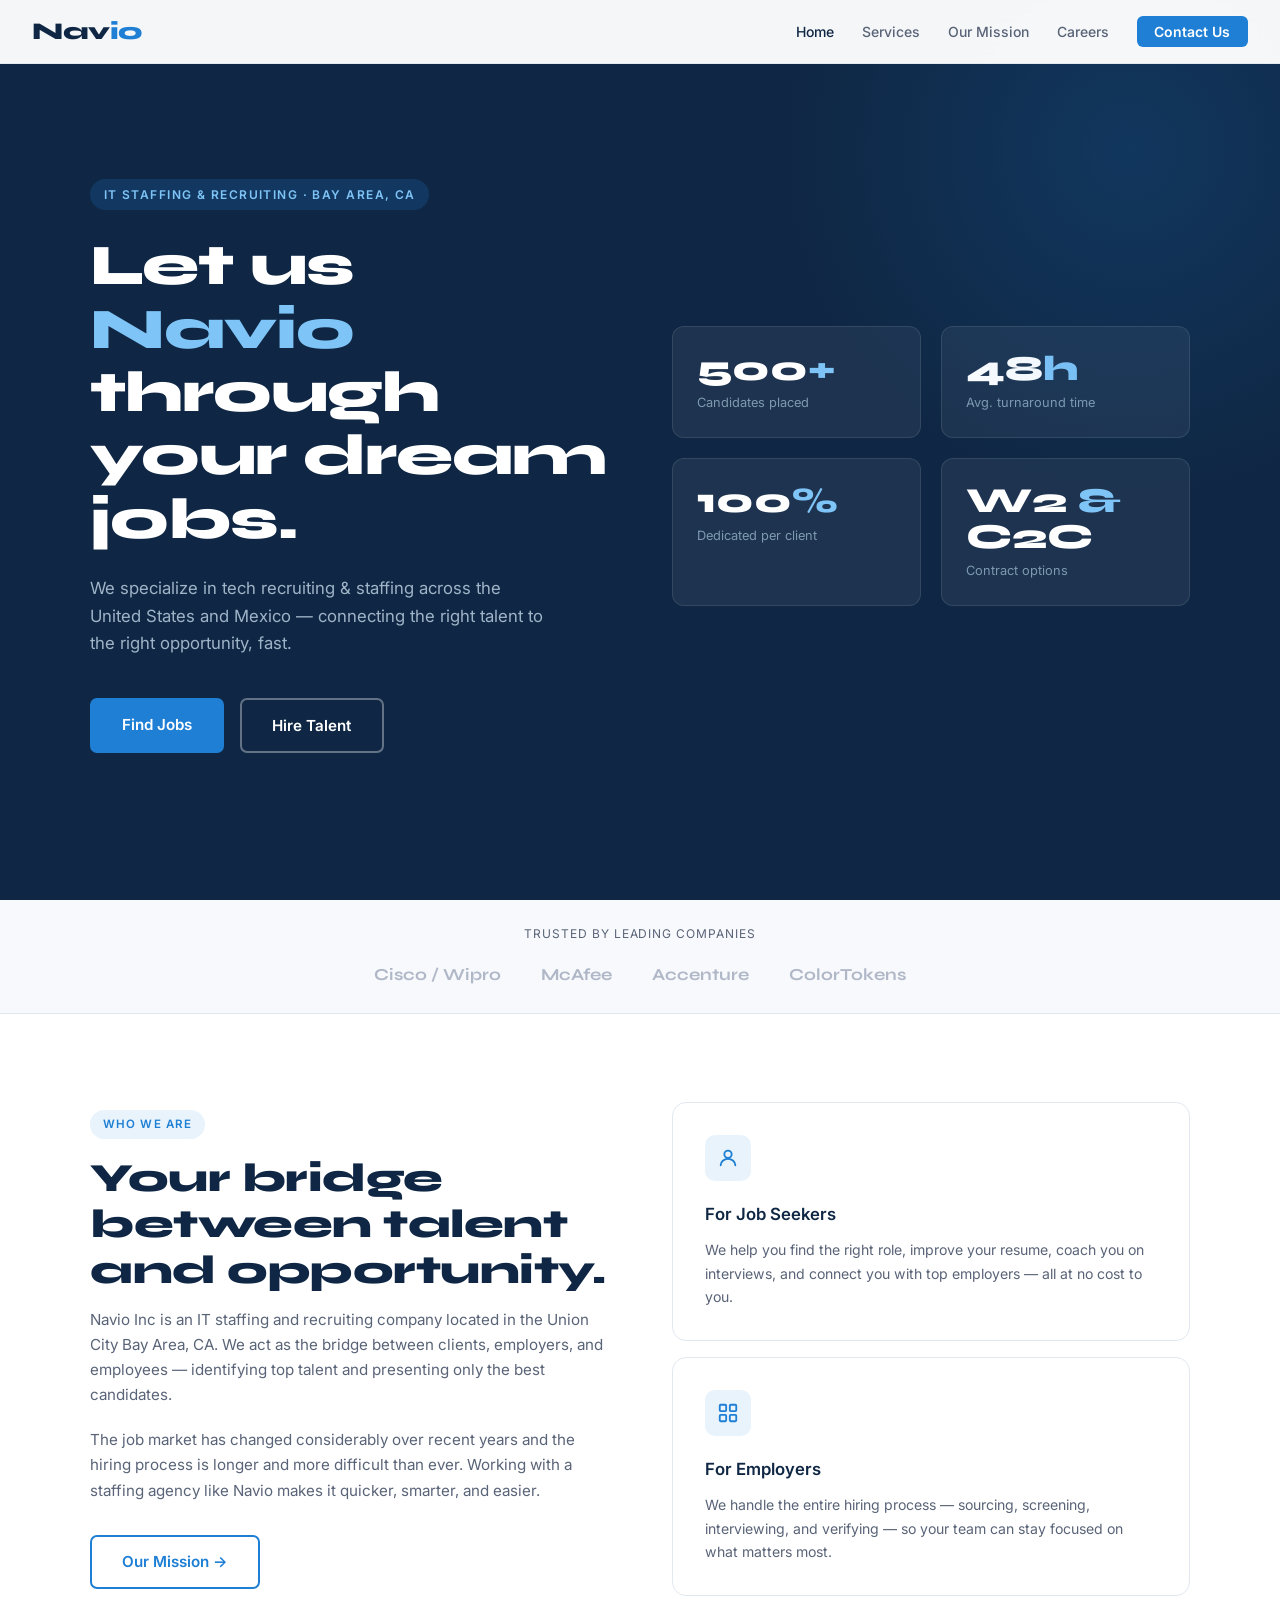
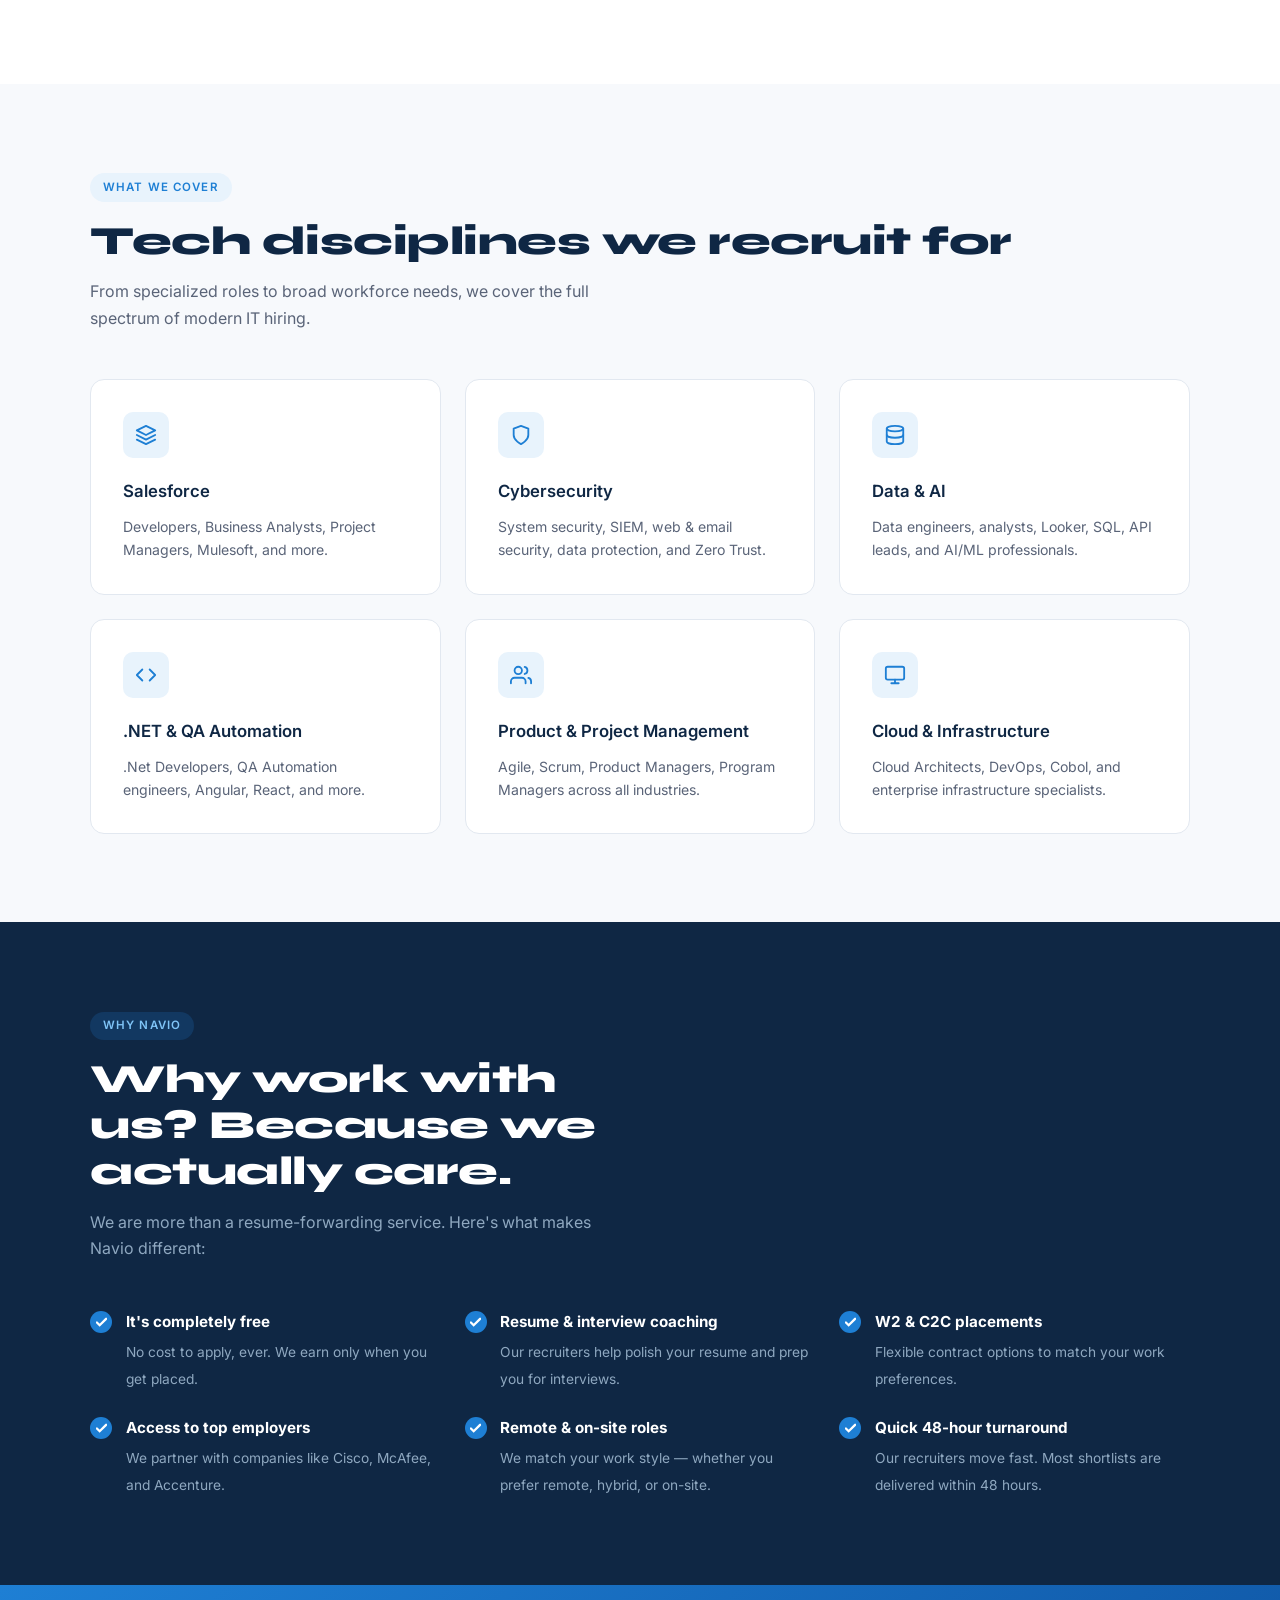
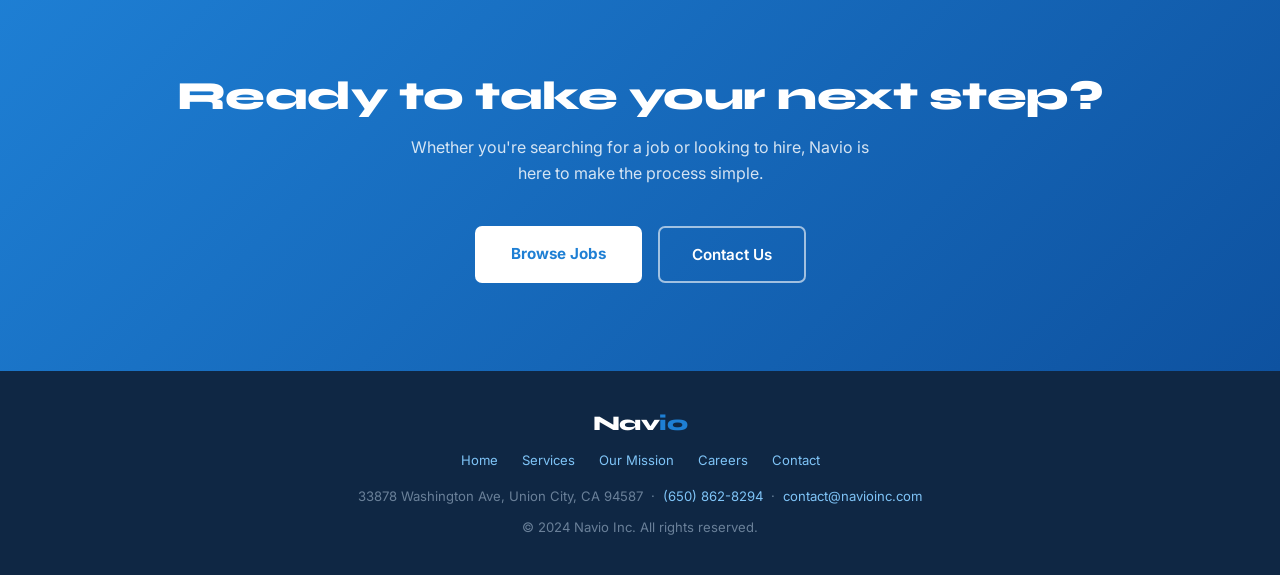
==== index.html @ 419b02ae "HTML + CSS 5 Paged Website" ====
<!DOCTYPE html>
<html lang="en">
<head>
  <meta charset="UTF-8" />
  <meta name="viewport" content="width=device-width, initial-scale=1.0" />
  <title>Navio Inc — IT Staffing & Recruiting</title>
  <link rel="stylesheet" href="style.css" />
</head>
<body>

<!-- NAV -->
<nav>
  <a href="index.html" class="nav-logo">Nav<span>io</span></a>
  <ul class="nav-links">
    <li><a href="index.html" class="active">Home</a></li>
    <li><a href="services.html">Services</a></li>
    <li><a href="mission.html">Our Mission</a></li>
    <li><a href="careers.html">Careers</a></li>
    <li><a href="contact.html" class="nav-cta">Contact Us</a></li>
  </ul>
</nav>

<!-- HERO -->
<section style="min-height:100vh; background:var(--navy); display:flex; align-items:center; padding:6rem 2rem 4rem; position:relative; overflow:hidden;">
  <div style="position:absolute;top:-200px;right:-200px;width:700px;height:700px;background:radial-gradient(circle,rgba(30,127,212,.18) 0%,transparent 70%);pointer-events:none;"></div>
  <div class="section-inner" style="display:grid;grid-template-columns:1fr 1fr;gap:4rem;align-items:center;">
    <div>
      <div style="display:inline-block;background:rgba(30,127,212,.2);color:#7fc4f7;font-size:.75rem;font-weight:600;letter-spacing:.12em;text-transform:uppercase;padding:.35rem .85rem;border-radius:100px;margin-bottom:1.5rem;">IT Staffing &amp; Recruiting · Bay Area, CA</div>
      <h1 style="font-family:'Syne',sans-serif;font-size:clamp(2.4rem,5vw,3.6rem);font-weight:800;color:#fff;line-height:1.1;letter-spacing:-1px;margin-bottom:1.5rem;">Let us <em style="font-style:normal;color:#7fc4f7;">Navio</em> through your dream jobs.</h1>
      <p style="color:#a0b4c8;font-size:1.05rem;margin-bottom:2.5rem;max-width:460px;">We specialize in tech recruiting &amp; staffing across the United States and Mexico — connecting the right talent to the right opportunity, fast.</p>
      <div style="display:flex;gap:1rem;flex-wrap:wrap;">
        <a href="careers.html" class="btn-primary">Find Jobs</a>
        <a href="contact.html" class="btn-outline" style="border-color:rgba(255,255,255,.35);color:#fff;">Hire Talent</a>
      </div>
    </div>
    <div style="display:grid;grid-template-columns:1fr 1fr;gap:1.25rem;">
      <div class="stat-card"><div class="num">500<span>+</span></div><div class="label">Candidates placed</div></div>
      <div class="stat-card"><div class="num">48<span>h</span></div><div class="label">Avg. turnaround time</div></div>
      <div class="stat-card"><div class="num">100<span>%</span></div><div class="label">Dedicated per client</div></div>
      <div class="stat-card"><div class="num">W2<span> &</span> C2C</div><div class="label">Contract options</div></div>
    </div>
  </div>
</section>

<!-- TRUST BAR -->
<div class="trust-bar">
  <p>Trusted by leading companies</p>
  <div class="trust-logos">
    <span class="trust-logo">Cisco / Wipro</span>
    <span class="trust-logo">McAfee</span>
    <span class="trust-logo">Accenture</span>
    <span class="trust-logo">ColorTokens</span>
  </div>
</div>

<!-- WHO WE ARE -->
<section style="background:var(--bg);">
  <div class="section-inner" style="display:grid;grid-template-columns:1fr 1fr;gap:4rem;align-items:center;">
    <div>
      <div class="section-tag">Who We Are</div>
      <h2 class="section-title">Your bridge between talent and opportunity.</h2>
      <p style="color:var(--text-muted);font-size:.95rem;margin-bottom:1.25rem;">Navio Inc is an IT staffing and recruiting company located in the Union City Bay Area, CA. We act as the bridge between clients, employers, and employees — identifying top talent and presenting only the best candidates.</p>
      <p style="color:var(--text-muted);font-size:.95rem;margin-bottom:2rem;">The job market has changed considerably over recent years and the hiring process is longer and more difficult than ever. Working with a staffing agency like Navio makes it quicker, smarter, and easier.</p>
      <a href="mission.html" class="btn-outline">Our Mission →</a>
    </div>
    <div style="display:flex;flex-direction:column;gap:1rem;">
      <div class="card">
        <div class="card-icon"><svg viewBox="0 0 24 24"><circle cx="12" cy="8" r="4"/><path d="M4 20c0-4 3.6-7 8-7s8 3 8 7"/></svg></div>
        <h3>For Job Seekers</h3>
        <p>We help you find the right role, improve your resume, coach you on interviews, and connect you with top employers — all at no cost to you.</p>
      </div>
      <div class="card">
        <div class="card-icon"><svg viewBox="0 0 24 24"><rect x="3" y="3" width="7" height="7" rx="1"/><rect x="14" y="3" width="7" height="7" rx="1"/><rect x="3" y="14" width="7" height="7" rx="1"/><rect x="14" y="14" width="7" height="7" rx="1"/></svg></div>
        <h3>For Employers</h3>
        <p>We handle the entire hiring process — sourcing, screening, interviewing, and verifying — so your team can stay focused on what matters most.</p>
      </div>
    </div>
  </div>
</section>

<!-- DISCIPLINES -->
<section style="background:var(--bg-alt);">
  <div class="section-inner">
    <div class="section-tag">What We Cover</div>
    <h2 class="section-title">Tech disciplines we recruit for</h2>
    <p class="section-sub">From specialized roles to broad workforce needs, we cover the full spectrum of modern IT hiring.</p>
    <div class="grid-3">
      <div class="card">
        <div class="card-icon"><svg viewBox="0 0 24 24"><path d="M12 2L2 7l10 5 10-5-10-5z"/><path d="M2 17l10 5 10-5"/><path d="M2 12l10 5 10-5"/></svg></div>
        <h3>Salesforce</h3>
        <p>Developers, Business Analysts, Project Managers, Mulesoft, and more.</p>
      </div>
      <div class="card">
        <div class="card-icon"><svg viewBox="0 0 24 24"><path d="M12 22s8-4 8-10V5l-8-3-8 3v7c0 6 8 10 8 10z"/></svg></div>
        <h3>Cybersecurity</h3>
        <p>System security, SIEM, web &amp; email security, data protection, and Zero Trust.</p>
      </div>
      <div class="card">
        <div class="card-icon"><svg viewBox="0 0 24 24"><ellipse cx="12" cy="5" rx="9" ry="3"/><path d="M21 12c0 1.66-4.03 3-9 3S3 13.66 3 12"/><path d="M3 5v14c0 1.66 4.03 3 9 3s9-1.34 9-3V5"/></svg></div>
        <h3>Data &amp; AI</h3>
        <p>Data engineers, analysts, Looker, SQL, API leads, and AI/ML professionals.</p>
      </div>
      <div class="card">
        <div class="card-icon"><svg viewBox="0 0 24 24"><polyline points="16 18 22 12 16 6"/><polyline points="8 6 2 12 8 18"/></svg></div>
        <h3>.NET &amp; QA Automation</h3>
        <p>.Net Developers, QA Automation engineers, Angular, React, and more.</p>
      </div>
      <div class="card">
        <div class="card-icon"><svg viewBox="0 0 24 24"><path d="M17 21v-2a4 4 0 00-4-4H5a4 4 0 00-4 4v2"/><circle cx="9" cy="7" r="4"/><path d="M23 21v-2a4 4 0 00-3-3.87"/><path d="M16 3.13a4 4 0 010 7.75"/></svg></div>
        <h3>Product &amp; Project Management</h3>
        <p>Agile, Scrum, Product Managers, Program Managers across all industries.</p>
      </div>
      <div class="card">
        <div class="card-icon"><svg viewBox="0 0 24 24"><rect x="2" y="3" width="20" height="14" rx="2"/><path d="M8 21h8M12 17v4"/></svg></div>
        <h3>Cloud &amp; Infrastructure</h3>
        <p>Cloud Architects, DevOps, Cobol, and enterprise infrastructure specialists.</p>
      </div>
    </div>
  </div>
</section>

<!-- BENEFITS -->
<section class="dark-section">
  <div class="section-inner">
    <div class="section-tag">Why Navio</div>
    <h2 class="section-title" style="max-width:560px;">Why work with us? Because we actually care.</h2>
    <p class="section-sub">We are more than a resume-forwarding service. Here's what makes Navio different:</p>
    <div class="grid-3">
      <div style="display:flex;gap:.85rem;align-items:flex-start;">
        <div class="check-circle" style="flex-shrink:0;margin-top:2px;"><svg viewBox="0 0 12 10"><polyline points="1,5 4,8 11,1"/></svg></div>
        <div><strong style="color:#fff;font-size:.95rem;display:block;margin-bottom:.25rem;">It's completely free</strong><span style="color:#8fa8c0;font-size:.86rem;">No cost to apply, ever. We earn only when you get placed.</span></div>
      </div>
      <div style="display:flex;gap:.85rem;align-items:flex-start;">
        <div class="check-circle" style="flex-shrink:0;margin-top:2px;"><svg viewBox="0 0 12 10"><polyline points="1,5 4,8 11,1"/></svg></div>
        <div><strong style="color:#fff;font-size:.95rem;display:block;margin-bottom:.25rem;">Resume &amp; interview coaching</strong><span style="color:#8fa8c0;font-size:.86rem;">Our recruiters help polish your resume and prep you for interviews.</span></div>
      </div>
      <div style="display:flex;gap:.85rem;align-items:flex-start;">
        <div class="check-circle" style="flex-shrink:0;margin-top:2px;"><svg viewBox="0 0 12 10"><polyline points="1,5 4,8 11,1"/></svg></div>
        <div><strong style="color:#fff;font-size:.95rem;display:block;margin-bottom:.25rem;">W2 &amp; C2C placements</strong><span style="color:#8fa8c0;font-size:.86rem;">Flexible contract options to match your work preferences.</span></div>
      </div>
      <div style="display:flex;gap:.85rem;align-items:flex-start;">
        <div class="check-circle" style="flex-shrink:0;margin-top:2px;"><svg viewBox="0 0 12 10"><polyline points="1,5 4,8 11,1"/></svg></div>
        <div><strong style="color:#fff;font-size:.95rem;display:block;margin-bottom:.25rem;">Access to top employers</strong><span style="color:#8fa8c0;font-size:.86rem;">We partner with companies like Cisco, McAfee, and Accenture.</span></div>
      </div>
      <div style="display:flex;gap:.85rem;align-items:flex-start;">
        <div class="check-circle" style="flex-shrink:0;margin-top:2px;"><svg viewBox="0 0 12 10"><polyline points="1,5 4,8 11,1"/></svg></div>
        <div><strong style="color:#fff;font-size:.95rem;display:block;margin-bottom:.25rem;">Remote &amp; on-site roles</strong><span style="color:#8fa8c0;font-size:.86rem;">We match your work style — whether you prefer remote, hybrid, or on-site.</span></div>
      </div>
      <div style="display:flex;gap:.85rem;align-items:flex-start;">
        <div class="check-circle" style="flex-shrink:0;margin-top:2px;"><svg viewBox="0 0 12 10"><polyline points="1,5 4,8 11,1"/></svg></div>
        <div><strong style="color:#fff;font-size:.95rem;display:block;margin-bottom:.25rem;">Quick 48-hour turnaround</strong><span style="color:#8fa8c0;font-size:.86rem;">Our recruiters move fast. Most shortlists are delivered within 48 hours.</span></div>
      </div>
    </div>
  </div>
</section>

<!-- CTA -->
<section class="cta-band">
  <div class="section-inner">
    <h2 class="section-title">Ready to take your next step?</h2>
    <p>Whether you're searching for a job or looking to hire, Navio is here to make the process simple.</p>
    <div style="display:flex;gap:1rem;justify-content:center;flex-wrap:wrap;">
      <a href="careers.html" class="btn-white">Browse Jobs</a>
      <a href="contact.html" style="border:2px solid rgba(255,255,255,.6);color:#fff;padding:.85rem 2rem;border-radius:7px;font-weight:600;font-size:.95rem;text-decoration:none;transition:background .2s;">Contact Us</a>
    </div>
  </div>
</section>

<!-- FOOTER -->
<footer>
  <div class="footer-inner">
    <div class="nav-logo" style="font-family:'Syne',sans-serif;font-weight:800;font-size:1.3rem;color:#fff;letter-spacing:-.5px;">Nav<span style="color:var(--accent);">io</span></div>
    <div class="footer-links">
      <a href="index.html">Home</a>
      <a href="services.html">Services</a>
      <a href="mission.html">Our Mission</a>
      <a href="careers.html">Careers</a>
      <a href="contact.html">Contact</a>
    </div>
    <p>33878 Washington Ave, Union City, CA 94587 &nbsp;·&nbsp; <a href="tel:6508628294">(650) 862-8294</a> &nbsp;·&nbsp; <a href="mailto:contact@navioinc.com">contact@navioinc.com</a></p>
    <p>© 2024 Navio Inc. All rights reserved.</p>
  </div>
</footer>

</body>
</html>
---- style.css ----
/* ============================================================
   NAVIO INC — Shared Stylesheet
   ============================================================ */

@import url('https://fonts.googleapis.com/css2?family=Inter:wght@400;500;600&family=Syne:wght@700;800&display=swap');

*, *::before, *::after { box-sizing: border-box; margin: 0; padding: 0; }

:root {
  --navy:        #0f2744;
  --navy-mid:    #1a3a5c;
  --accent:      #1e7fd4;
  --accent-light:#e8f3fc;
  --text:        #1a1a2e;
  --text-muted:  #5a6478;
  --border:      #e2e8f0;
  --bg:          #ffffff;
  --bg-alt:      #f7f9fc;
}

html { scroll-behavior: smooth; }
body { font-family: 'Inter', sans-serif; color: var(--text); background: var(--bg); line-height: 1.65; }

/* ── NAV ── */
nav {
  position: fixed; top: 0; left: 0; right: 0; z-index: 100;
  background: rgba(255,255,255,0.96); backdrop-filter: blur(10px);
  border-bottom: 1px solid var(--border);
  padding: 0 2rem; height: 64px;
  display: flex; align-items: center; justify-content: space-between;
}
.nav-logo { font-family: 'Syne', sans-serif; font-weight: 800; font-size: 1.5rem; color: var(--navy); text-decoration: none; letter-spacing: -0.5px; }
.nav-logo span { color: var(--accent); }
.nav-links { display: flex; gap: 1.75rem; list-style: none; }
.nav-links a { font-size: 0.875rem; font-weight: 500; color: var(--text-muted); text-decoration: none; transition: color .2s; }
.nav-links a:hover, .nav-links a.active { color: var(--navy); }
.nav-cta { background: var(--accent) !important; color: #fff !important; padding: .45rem 1.1rem; border-radius: 6px; font-weight: 600 !important; transition: background .2s !important; }
.nav-cta:hover { background: #1567b8 !important; }

/* ── PAGE HEADER (inner pages) ── */
.page-header {
  background: var(--navy); padding: 7rem 2rem 4rem;
  text-align: center;
}
.page-header .eyebrow {
  display: inline-block; background: rgba(30,127,212,.2); color: #7fc4f7;
  font-size: .72rem; font-weight: 600; letter-spacing: .12em; text-transform: uppercase;
  padding: .3rem .85rem; border-radius: 100px; margin-bottom: 1rem;
}
.page-header h1 { font-family: 'Syne', sans-serif; font-size: clamp(2rem,4vw,3rem); font-weight: 800; color: #fff; letter-spacing: -.5px; margin-bottom: .75rem; }
.page-header p { color: #8fa8c0; font-size: 1rem; max-width: 520px; margin: 0 auto; }

/* ── SECTIONS ── */
section { padding: 5.5rem 2rem; }
.section-inner { max-width: 1100px; margin: 0 auto; }
.section-tag { display: inline-block; background: var(--accent-light); color: var(--accent); font-size: .72rem; font-weight: 600; letter-spacing: .1em; text-transform: uppercase; padding: .3rem .8rem; border-radius: 100px; margin-bottom: 1rem; }
.section-title { font-family: 'Syne', sans-serif; font-size: clamp(1.8rem,3.5vw,2.5rem); font-weight: 800; color: var(--navy); letter-spacing: -.5px; line-height: 1.15; margin-bottom: .9rem; }
.section-sub { color: var(--text-muted); font-size: 1rem; max-width: 540px; margin-bottom: 3rem; }

/* ── BUTTONS ── */
.btn-primary { background: var(--accent); color: #fff; padding: .85rem 2rem; border-radius: 7px; font-weight: 600; font-size: .95rem; text-decoration: none; display: inline-block; transition: background .2s, transform .15s; border: none; cursor: pointer; font-family: inherit; }
.btn-primary:hover { background: #1567b8; transform: translateY(-1px); }
.btn-outline { border: 2px solid var(--accent); color: var(--accent); padding: .8rem 1.9rem; border-radius: 7px; font-weight: 600; font-size: .95rem; text-decoration: none; display: inline-block; transition: background .2s, color .2s; background: transparent; cursor: pointer; font-family: inherit; }
.btn-outline:hover { background: var(--accent); color: #fff; }
.btn-white { background: #fff; color: var(--accent); padding: .9rem 2.25rem; border-radius: 7px; font-weight: 700; font-size: .95rem; text-decoration: none; display: inline-block; transition: transform .2s, box-shadow .2s; }
.btn-white:hover { transform: translateY(-2px); box-shadow: 0 8px 24px rgba(0,0,0,.2); }

/* ── CARDS ── */
.card { border: 1px solid var(--border); border-radius: 14px; padding: 2rem; transition: box-shadow .25s, border-color .25s, transform .2s; position: relative; overflow: hidden; background: var(--bg); }
.card::before { content: ''; position: absolute; top: 0; left: 0; right: 0; height: 3px; background: var(--accent); transform: scaleX(0); transform-origin: left; transition: transform .3s; }
.card:hover { box-shadow: 0 8px 32px rgba(15,39,68,.1); border-color: #c0d4e8; transform: translateY(-2px); }
.card:hover::before { transform: scaleX(1); }

.card-icon { width: 46px; height: 46px; background: var(--accent-light); border-radius: 10px; display: flex; align-items: center; justify-content: center; margin-bottom: 1.25rem; }
.card-icon svg { width: 22px; height: 22px; stroke: var(--accent); fill: none; stroke-width: 2; stroke-linecap: round; stroke-linejoin: round; }
.card h3 { font-size: 1.05rem; font-weight: 600; color: var(--navy); margin-bottom: .6rem; }
.card p { font-size: .88rem; color: var(--text-muted); line-height: 1.65; }

/* ── DARK SECTION ── */
.dark-section { background: var(--navy); }
.dark-section .section-title { color: #fff; }
.dark-section .section-sub { color: #8fa8c0; }
.dark-section .section-tag { background: rgba(30,127,212,.2); color: #7fc4f7; }

/* ── CTA BAND ── */
.cta-band { background: linear-gradient(135deg, var(--accent) 0%, #0e52a0 100%); text-align: center; }
.cta-band .section-title { color: #fff; }
.cta-band p { color: rgba(255,255,255,.82); max-width: 480px; margin: 0 auto 2.5rem; }

/* ── CHECKLIST ── */
.check-list { list-style: none; display: flex; flex-direction: column; gap: .9rem; }
.check-item { display: flex; gap: .85rem; align-items: flex-start; }
.check-circle { width: 22px; height: 22px; background: var(--accent); border-radius: 50%; display: flex; align-items: center; justify-content: center; flex-shrink: 0; margin-top: 2px; }
.check-circle svg { width: 11px; height: 11px; stroke: #fff; fill: none; stroke-width: 2.5; stroke-linecap: round; }
.check-item span { font-size: .92rem; color: var(--text); }

/* ── FOOTER ── */
footer { background: var(--navy); color: #6a8099; text-align: center; padding: 2.25rem 2rem; font-size: .82rem; }
footer a { color: #7fc4f7; text-decoration: none; }
footer a:hover { text-decoration: underline; }
.footer-inner { max-width: 1100px; margin: 0 auto; display: flex; flex-direction: column; gap: .6rem; align-items: center; }
.footer-links { display: flex; gap: 1.5rem; flex-wrap: wrap; justify-content: center; margin-bottom: .25rem; }

/* ── GRID HELPERS ── */
.grid-3 { display: grid; grid-template-columns: repeat(auto-fit, minmax(280px, 1fr)); gap: 1.5rem; }
.grid-2 { display: grid; grid-template-columns: 1fr 1fr; gap: 1.5rem; }

/* ── TRUST BAR ── */
.trust-bar { background: var(--bg-alt); border-bottom: 1px solid var(--border); padding: 1.5rem 2rem; text-align: center; }
.trust-bar p { font-size: .75rem; color: var(--text-muted); letter-spacing: .08em; text-transform: uppercase; margin-bottom: 1.1rem; }
.trust-logos { display: flex; justify-content: center; align-items: center; gap: 2.5rem; flex-wrap: wrap; }
.trust-logo { font-family: 'Syne', sans-serif; font-weight: 700; font-size: 1.05rem; color: #b0b8c8; }

/* ── STAT CARDS ── */
.stat-card { background: rgba(255,255,255,.06); border: 1px solid rgba(255,255,255,.1); border-radius: 12px; padding: 1.5rem; }
.stat-card .num { font-family: 'Syne', sans-serif; font-size: 2.2rem; font-weight: 800; color: #fff; line-height: 1; }
.stat-card .num span { color: #7fc4f7; }
.stat-card .label { font-size: .8rem; color: #7f9ab0; margin-top: .4rem; }

/* ── FORM ── */
.form-grid { display: grid; grid-template-columns: 1fr 1fr; gap: 1.25rem; }
.form-group { display: flex; flex-direction: column; gap: .4rem; }
.form-group.full { grid-column: 1 / -1; }
label { font-size: .82rem; font-weight: 500; color: var(--navy); }
input, select, textarea { border: 1px solid var(--border); border-radius: 7px; padding: .7rem .9rem; font-size: .9rem; font-family: inherit; color: var(--text); background: var(--bg); transition: border-color .2s, box-shadow .2s; outline: none; width: 100%; }
input:focus, select:focus, textarea:focus { border-color: var(--accent); box-shadow: 0 0 0 3px rgba(30,127,212,.12); }
textarea { resize: vertical; min-height: 110px; }

/* ── MOBILE ── */
@media (max-width: 768px) {
  .nav-links { display: none; }
  .grid-2 { grid-template-columns: 1fr; }
  .form-grid { grid-template-columns: 1fr; }
}
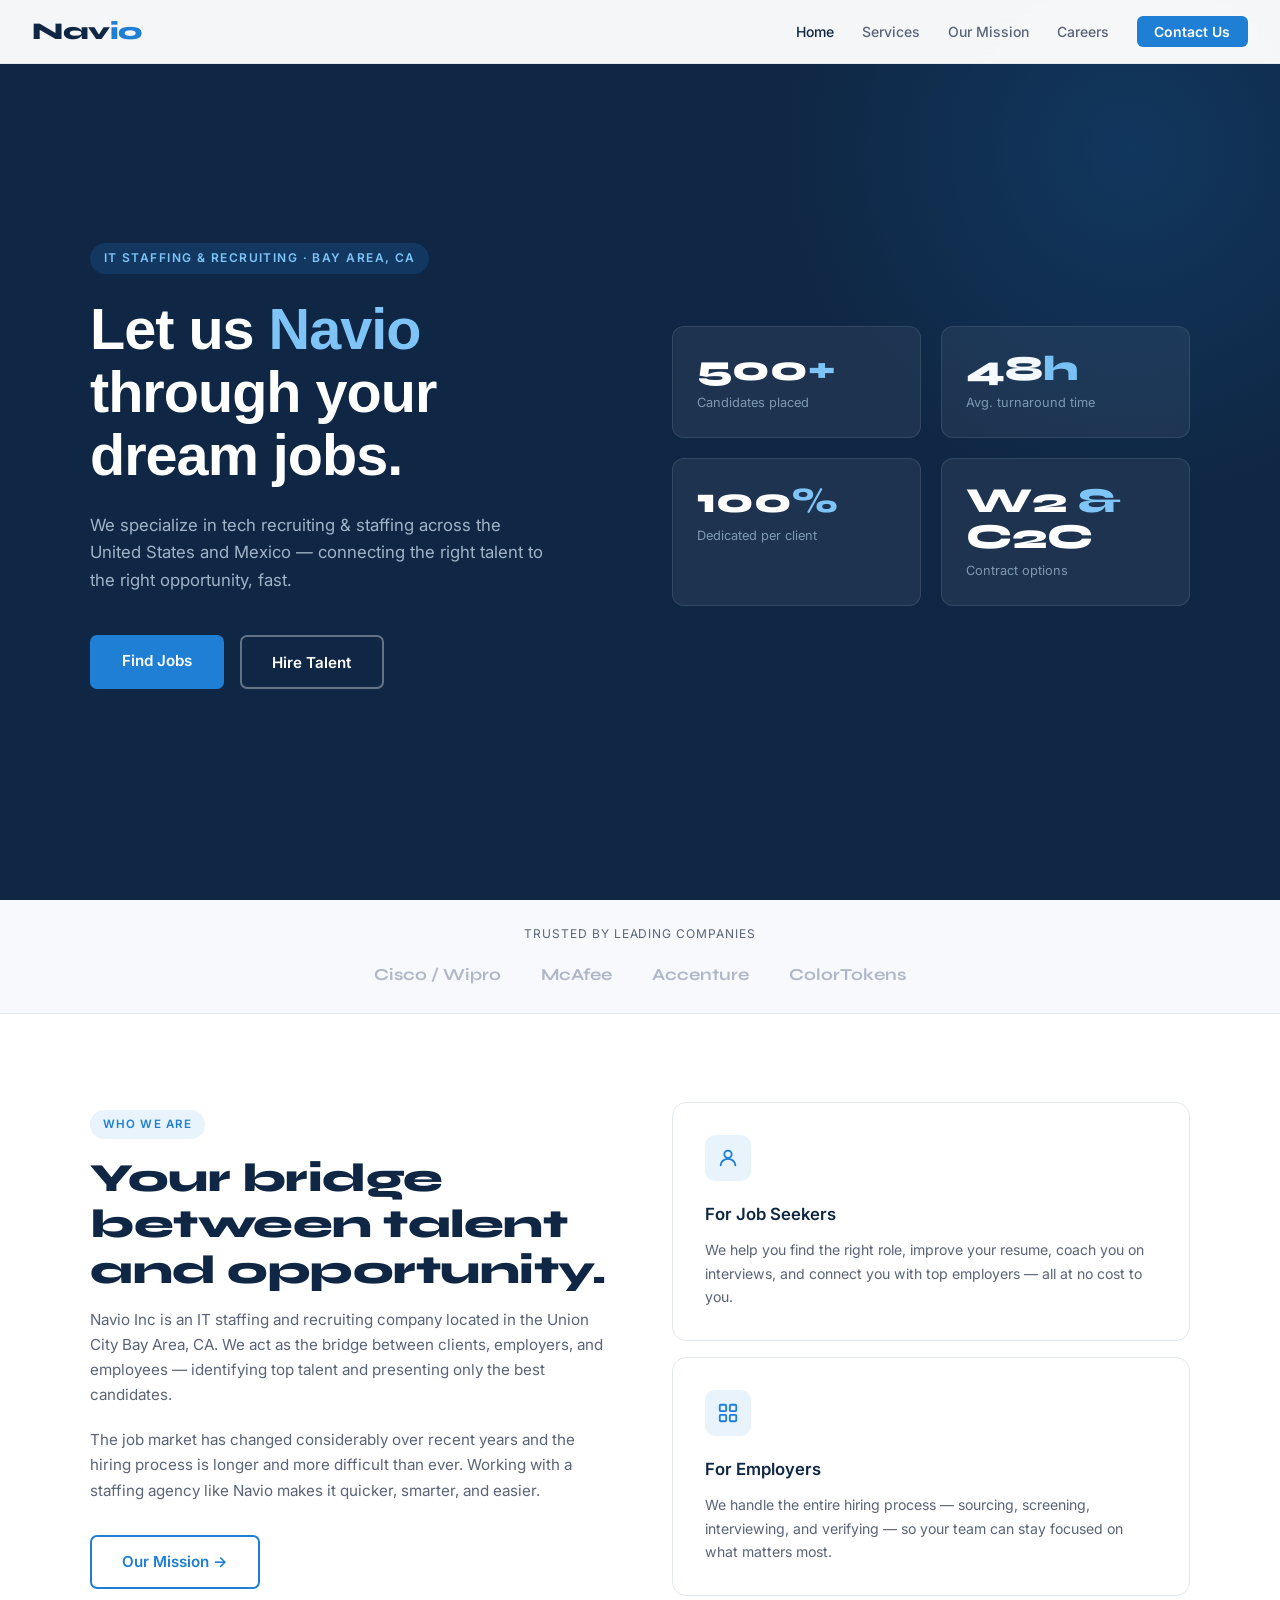
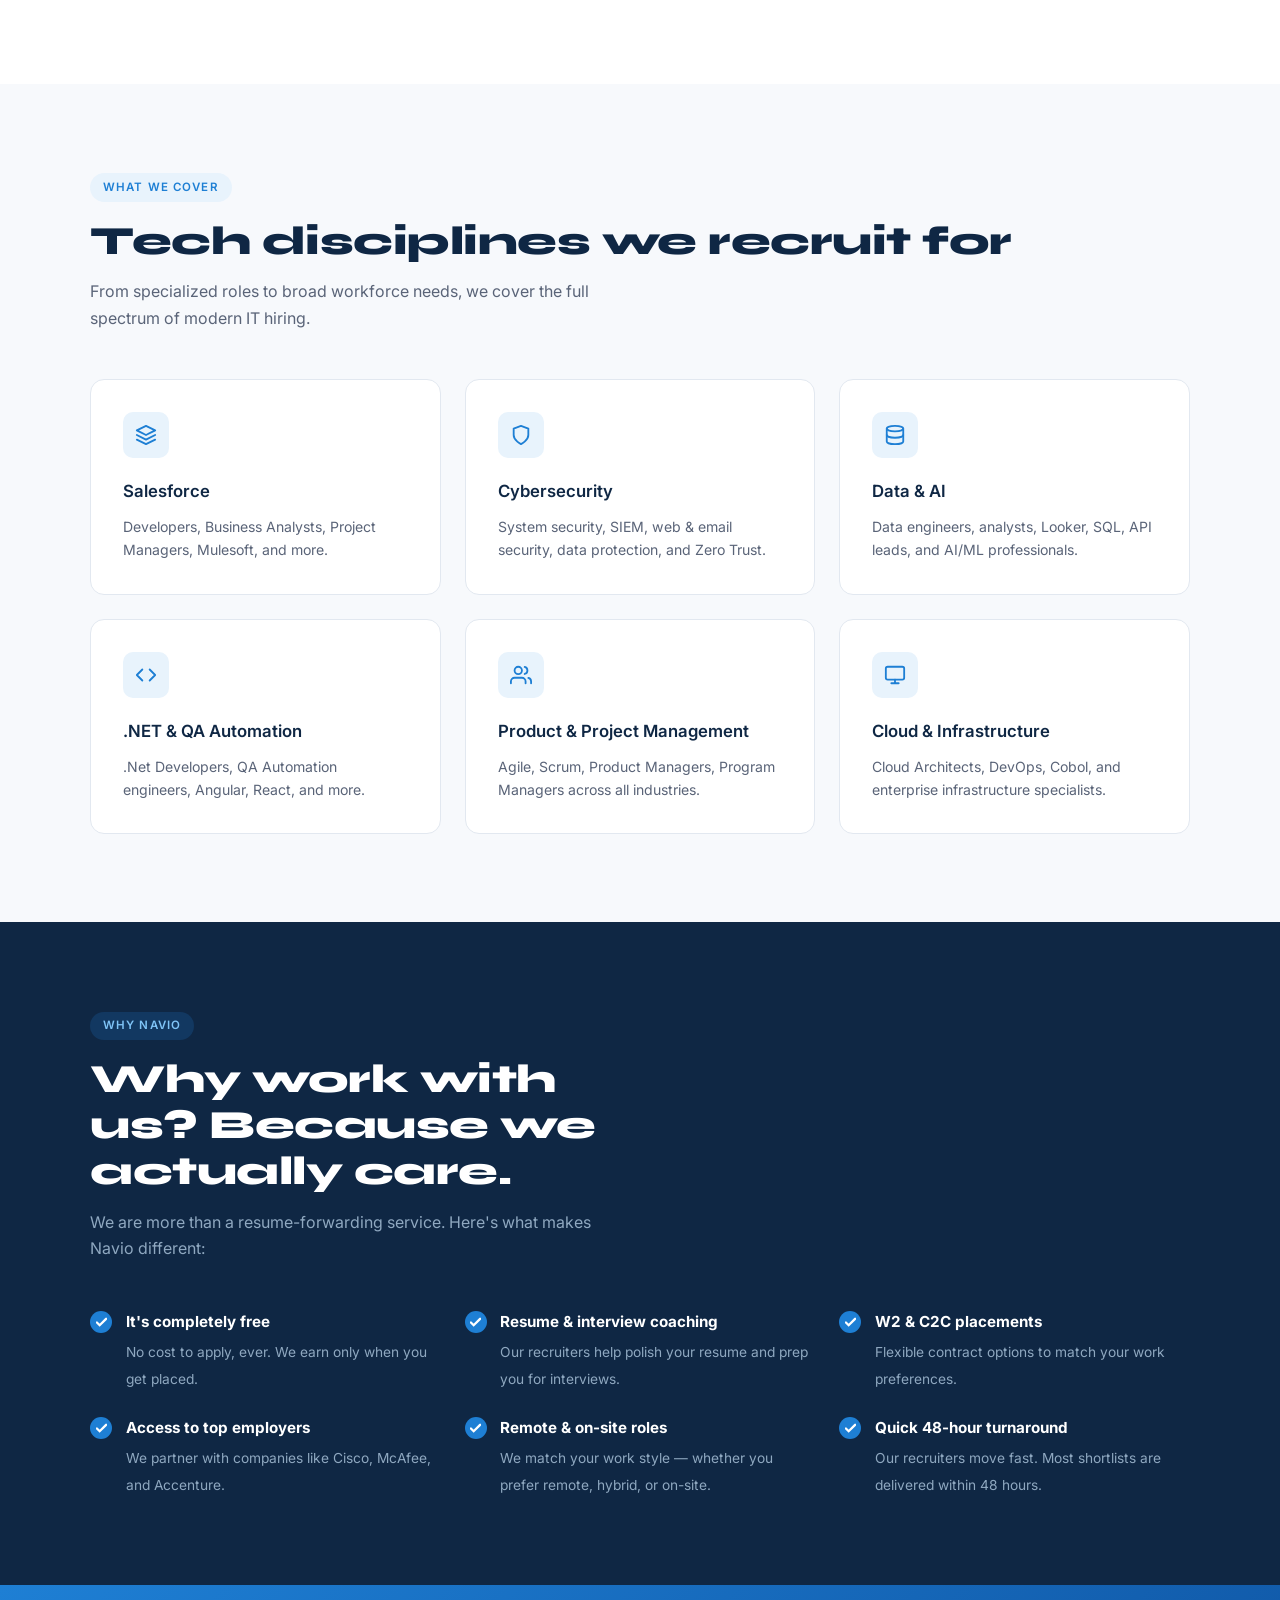
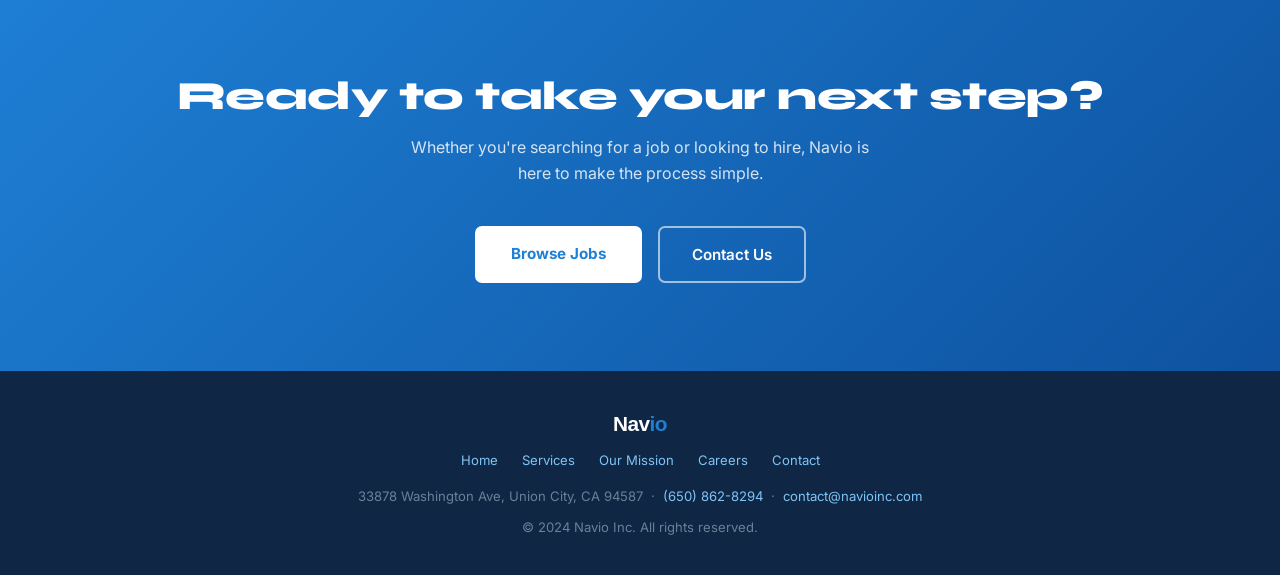
==== commit 7b510b27: "Change font family from 'Syne' to 'sans-serif'" ====
--- a/index.html
+++ b/index.html
@@ -26,7 +26,7 @@
   <div class="section-inner" style="display:grid;grid-template-columns:1fr 1fr;gap:4rem;align-items:center;">
     <div>
       <div style="display:inline-block;background:rgba(30,127,212,.2);color:#7fc4f7;font-size:.75rem;font-weight:600;letter-spacing:.12em;text-transform:uppercase;padding:.35rem .85rem;border-radius:100px;margin-bottom:1.5rem;">IT Staffing &amp; Recruiting · Bay Area, CA</div>
-      <h1 style="font-family:'Syne',sans-serif;font-size:clamp(2.4rem,5vw,3.6rem);font-weight:800;color:#fff;line-height:1.1;letter-spacing:-1px;margin-bottom:1.5rem;">Let us <em style="font-style:normal;color:#7fc4f7;">Navio</em> through your dream jobs.</h1>
+      <h1 style="font-family:'sans-serif',sans-serif;font-size:clamp(2.4rem,5vw,3.6rem);font-weight:800;color:#fff;line-height:1.1;letter-spacing:-1px;margin-bottom:1.5rem;">Let us <em style="font-style:normal;color:#7fc4f7;">Navio</em> through your dream jobs.</h1>
       <p style="color:#a0b4c8;font-size:1.05rem;margin-bottom:2.5rem;max-width:460px;">We specialize in tech recruiting &amp; staffing across the United States and Mexico — connecting the right talent to the right opportunity, fast.</p>
       <div style="display:flex;gap:1rem;flex-wrap:wrap;">
         <a href="careers.html" class="btn-primary">Find Jobs</a>
@@ -169,7 +169,7 @@
 <!-- FOOTER -->
 <footer>
   <div class="footer-inner">
-    <div class="nav-logo" style="font-family:'Syne',sans-serif;font-weight:800;font-size:1.3rem;color:#fff;letter-spacing:-.5px;">Nav<span style="color:var(--accent);">io</span></div>
+    <div class="nav-logo" style="font-family:'sans-serif',sans-serif;font-weight:800;font-size:1.3rem;color:#fff;letter-spacing:-.5px;">Nav<span style="color:var(--accent);">io</span></div>
     <div class="footer-links">
       <a href="index.html">Home</a>
       <a href="services.html">Services</a>
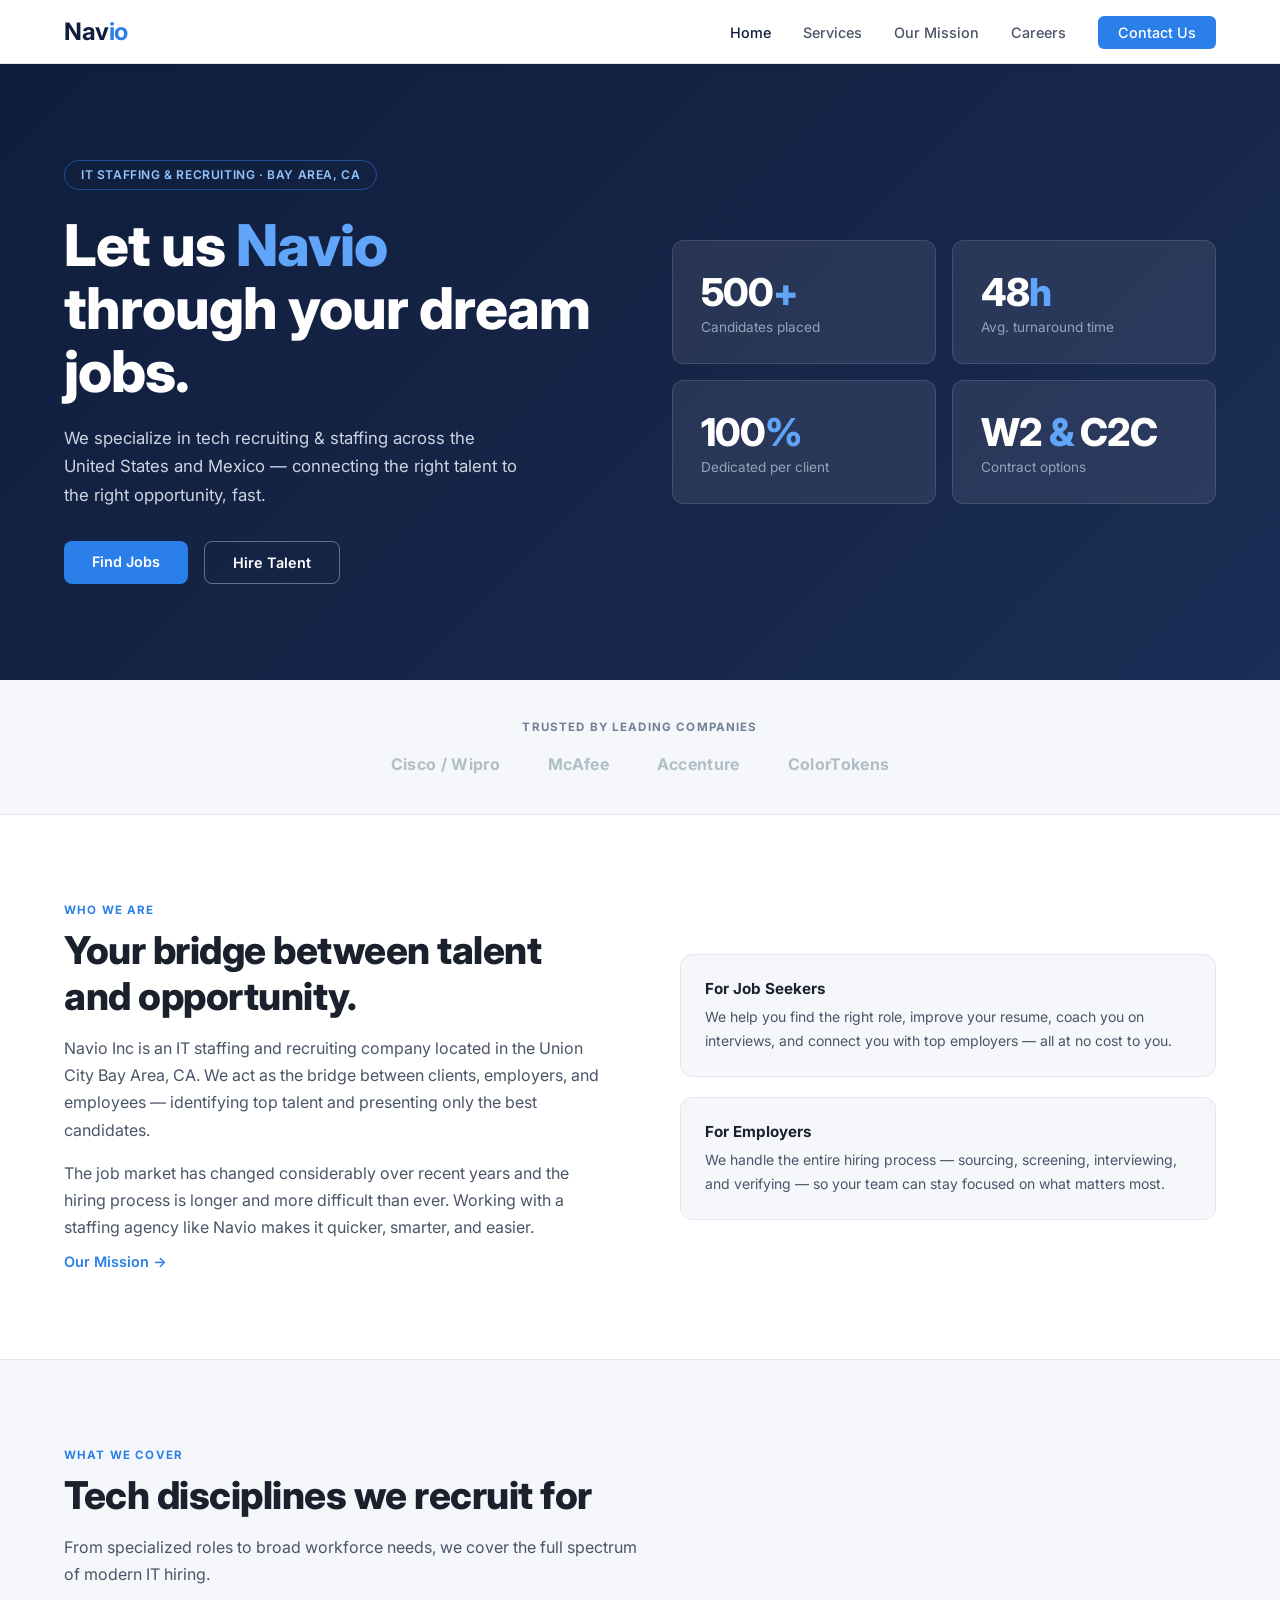
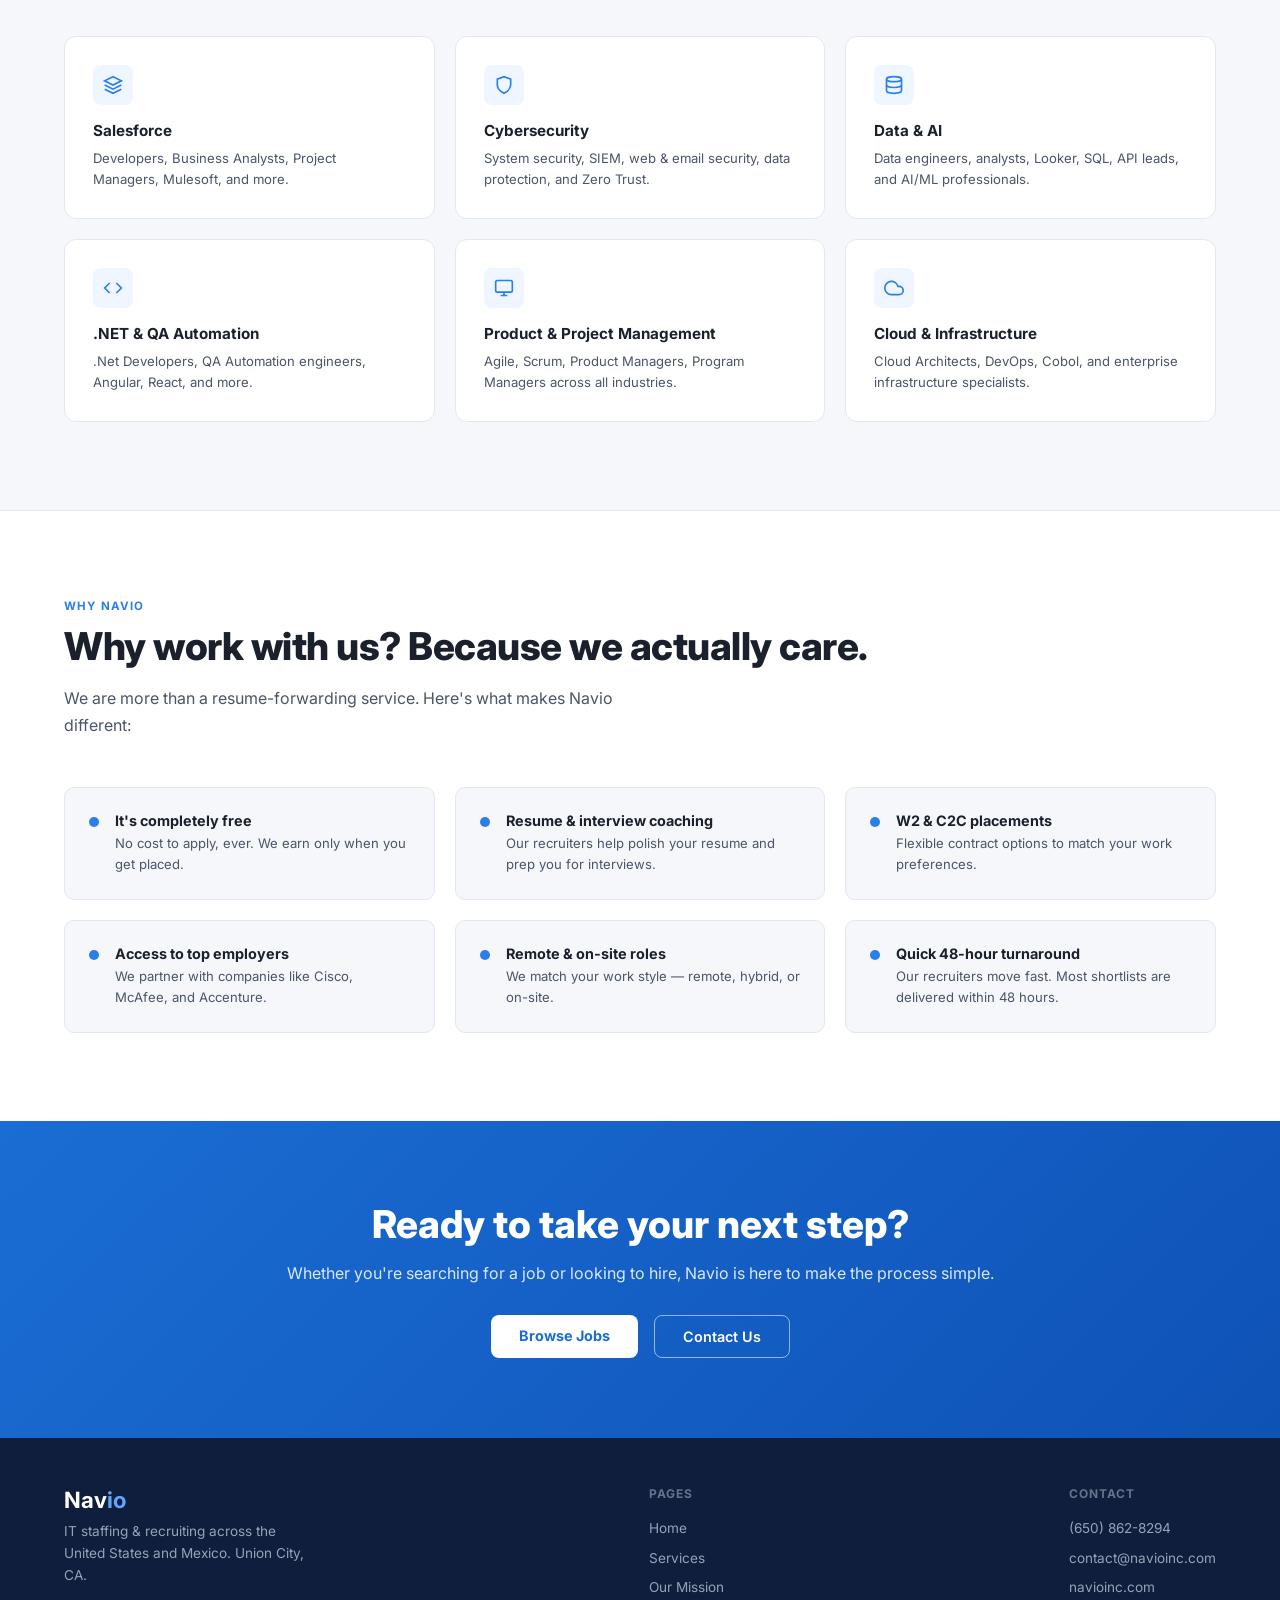
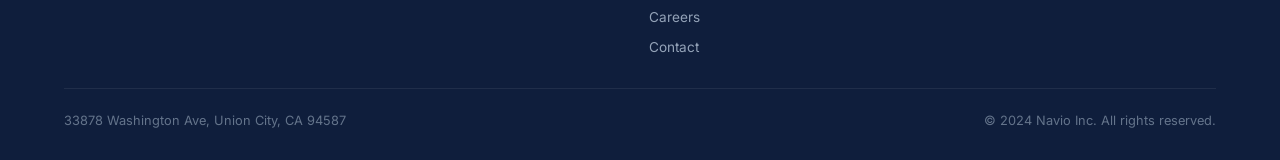
==== commit 279b9af7: "Add files via upload" ====
--- a/index.html
+++ b/index.html
@@ -2,185 +2,359 @@
 <html lang="en">
 <head>
   <meta charset="UTF-8" />
-  <meta name="viewport" content="width=device-width, initial-scale=1.0" />
+  <meta name="viewport" content="width=device-width, initial-scale=1.0"/>
   <title>Navio Inc — IT Staffing & Recruiting</title>
-  <link rel="stylesheet" href="style.css" />
+  <link href="https://fonts.googleapis.com/css2?family=Inter:wght@300;400;500;600;700;800&display=swap" rel="stylesheet"/>
+  <style>
+    *, *::before, *::after { box-sizing: border-box; margin: 0; padding: 0; }
+    :root {
+      --navy:   #0f1e3c;
+      --navy2:  #162447;
+      --blue:   #2b7fe8;
+      --blue2:  #1a6dd4;
+      --white:  #ffffff;
+      --off:    #f5f7fb;
+      --border: #e2e8f0;
+      --dark:   #1a202c;
+      --mid:    #4a5568;
+      --light:  #718096;
+    }
+    html { scroll-behavior: smooth; }
+    body { font-family: 'Inter', sans-serif; background: var(--white); color: var(--dark); }
+
+    /* ── NAV ── */
+    nav {
+      position: sticky; top: 0; z-index: 100;
+      background: var(--white);
+      border-bottom: 1px solid var(--border);
+      display: flex; align-items: center; justify-content: space-between;
+      padding: 0 5%; height: 64px;
+      box-shadow: 0 1px 4px rgba(0,0,0,0.06);
+    }
+    .logo { font-size: 1.5rem; font-weight: 700; color: var(--navy); text-decoration: none; letter-spacing: -0.5px; }
+    .logo span { color: var(--blue); }
+    .nav-links { display: flex; align-items: center; gap: 2rem; list-style: none; }
+    .nav-links a { color: var(--mid); text-decoration: none; font-size: 0.9rem; font-weight: 500; transition: color 0.2s; }
+    .nav-links a:hover, .nav-links a.active { color: var(--navy); }
+    .btn-nav {
+      background: var(--blue); color: var(--white) !important;
+      padding: 0.5rem 1.25rem; border-radius: 6px;
+      font-size: 0.875rem; font-weight: 600;
+      text-decoration: none; transition: background 0.2s;
+    }
+    .btn-nav:hover { background: var(--blue2) !important; }
+
+    /* ── HERO (keeps navy) ── */
+    .hero {
+      background: linear-gradient(135deg, var(--navy) 0%, #162447 50%, #1a2e55 100%);
+      padding: 6rem 5%;
+      color: #fff;
+    }
+    .hero-inner { display: grid; grid-template-columns: 1fr 1fr; gap: 4rem; align-items: center; max-width: 1200px; margin: 0 auto; }
+    .hero-badge {
+      display: inline-flex; align-items: center;
+      border: 1px solid rgba(43,127,232,0.5); color: #93c5fd;
+      padding: 0.4rem 1rem; border-radius: 999px;
+      font-size: 0.75rem; font-weight: 600; letter-spacing: 0.05em;
+      text-transform: uppercase; margin-bottom: 1.5rem;
+    }
+    .hero h1 { font-size: clamp(2.4rem, 5vw, 3.6rem); font-weight: 800; line-height: 1.1; letter-spacing: -1px; margin-bottom: 1.25rem; color: #fff; }
+    .hero h1 span { color: #60a5fa; }
+    .hero p { font-size: 1.05rem; color: #cbd5e1; line-height: 1.7; margin-bottom: 2rem; max-width: 460px; }
+    .hero-btns { display: flex; gap: 1rem; flex-wrap: wrap; }
+    .btn-primary {
+      background: var(--blue); color: #fff; padding: 0.75rem 1.75rem;
+      border-radius: 8px; font-size: 0.9rem; font-weight: 600;
+      text-decoration: none; transition: background 0.2s, transform 0.15s;
+    }
+    .btn-primary:hover { background: var(--blue2); transform: translateY(-1px); }
+    .btn-outline-hero {
+      background: transparent; color: #fff;
+      border: 1.5px solid rgba(255,255,255,0.35);
+      padding: 0.75rem 1.75rem; border-radius: 8px;
+      font-size: 0.9rem; font-weight: 600;
+      text-decoration: none; transition: border-color 0.2s;
+    }
+    .btn-outline-hero:hover { border-color: #fff; }
+    .stats-grid { display: grid; grid-template-columns: 1fr 1fr; gap: 1rem; }
+    .stat-card {
+      background: rgba(255,255,255,0.08); border: 1px solid rgba(255,255,255,0.12);
+      border-radius: 12px; padding: 1.75rem; color: #fff;
+    }
+    .stat-num { font-size: 2.4rem; font-weight: 800; letter-spacing: -1px; color: #fff; }
+    .stat-num span { color: #60a5fa; }
+    .stat-label { color: #94a3b8; font-size: 0.85rem; margin-top: 0.25rem; }
+
+    /* ── TRUSTED ── */
+    .trusted {
+      background: var(--off);
+      padding: 2.5rem 5%;
+      text-align: center;
+      border-bottom: 1px solid var(--border);
+    }
+    .trusted p { font-size: 0.72rem; font-weight: 700; letter-spacing: 0.1em; text-transform: uppercase; color: var(--light); margin-bottom: 1.25rem; }
+    .logos { display: flex; justify-content: center; align-items: center; gap: 3rem; flex-wrap: wrap; }
+    .logos span { font-size: 1rem; font-weight: 700; color: #b0bec5; letter-spacing: 0.02em; }
+
+    /* ── SECTIONS (white bg) ── */
+    section { padding: 5.5rem 5%; }
+    .section-inner { max-width: 1200px; margin: 0 auto; }
+    .section-label { font-size: 0.72rem; font-weight: 700; letter-spacing: 0.1em; text-transform: uppercase; color: var(--blue); margin-bottom: 0.6rem; }
+    .section-title { font-size: clamp(1.8rem, 3vw, 2.5rem); font-weight: 800; letter-spacing: -0.5px; color: var(--dark); margin-bottom: 1rem; }
+    .section-sub { color: var(--mid); font-size: 1rem; line-height: 1.7; max-width: 580px; }
+
+    /* ── WHO WE ARE ── */
+    .who { background: var(--white); }
+    .who-grid { display: grid; grid-template-columns: 1fr 1fr; gap: 5rem; align-items: center; }
+    .who-right { display: flex; flex-direction: column; gap: 1.25rem; }
+    .who-card {
+      background: var(--off); border: 1px solid var(--border);
+      border-radius: 12px; padding: 1.5rem;
+    }
+    .who-card h4 { font-size: 0.95rem; font-weight: 700; color: var(--dark); margin-bottom: 0.4rem; }
+    .who-card p { font-size: 0.875rem; color: var(--mid); line-height: 1.7; }
+    .who-link { color: var(--blue); text-decoration: none; font-weight: 600; font-size: 0.9rem; display: inline-flex; align-items: center; gap: 0.3rem; margin-top: 0.75rem; }
+    .who-link:hover { text-decoration: underline; }
+
+    /* ── DISCIPLINES (off-white bg) ── */
+    .disciplines { background: var(--off); border-top: 1px solid var(--border); border-bottom: 1px solid var(--border); }
+    .disc-grid { display: grid; grid-template-columns: repeat(3, 1fr); gap: 1.25rem; margin-top: 3rem; }
+    .disc-card {
+      background: var(--white); border: 1px solid var(--border);
+      border-radius: 12px; padding: 1.75rem;
+      transition: border-color 0.2s, box-shadow 0.2s;
+    }
+    .disc-card:hover { border-color: var(--blue); box-shadow: 0 4px 20px rgba(43,127,232,0.1); }
+    .disc-icon { width: 40px; height: 40px; background: #eff6ff; border-radius: 8px; display: flex; align-items: center; justify-content: center; margin-bottom: 1rem; }
+    .disc-icon svg { width: 20px; height: 20px; stroke: var(--blue); fill: none; stroke-width: 2; }
+    .disc-card h4 { font-size: 0.95rem; font-weight: 700; color: var(--dark); margin-bottom: 0.5rem; }
+    .disc-card p { font-size: 0.82rem; color: var(--mid); line-height: 1.6; }
+
+    /* ── WHY NAVIO ── */
+    .why { background: var(--white); }
+    .why-grid { display: grid; grid-template-columns: repeat(3, 1fr); gap: 1.25rem; margin-top: 3rem; }
+    .why-card {
+      display: flex; gap: 1rem; align-items: flex-start;
+      background: var(--off); border: 1px solid var(--border);
+      border-radius: 10px; padding: 1.5rem;
+    }
+    .why-dot { width: 10px; height: 10px; background: var(--blue); border-radius: 50%; margin-top: 5px; flex-shrink: 0; }
+    .why-card h4 { font-size: 0.9rem; font-weight: 700; color: var(--dark); margin-bottom: 0.25rem; }
+    .why-card p { font-size: 0.82rem; color: var(--mid); line-height: 1.6; }
+
+    /* ── CTA ── */
+    .cta {
+      background: linear-gradient(135deg, var(--blue2) 0%, #0f52b6 100%);
+      text-align: center; padding: 5rem 5%;
+    }
+    .cta h2 { font-size: clamp(1.8rem, 3vw, 2.4rem); font-weight: 800; color: #fff; margin-bottom: 1rem; }
+    .cta p { color: rgba(255,255,255,0.85); font-size: 1rem; margin-bottom: 2rem; }
+    .cta-btns { display: flex; justify-content: center; gap: 1rem; flex-wrap: wrap; }
+    .btn-white { background: #fff; color: var(--blue2); padding: 0.75rem 1.75rem; border-radius: 8px; font-size: 0.9rem; font-weight: 700; text-decoration: none; }
+    .btn-white:hover { opacity: 0.92; }
+    .btn-outline-white { background: transparent; color: #fff; border: 1.5px solid rgba(255,255,255,0.55); padding: 0.75rem 1.75rem; border-radius: 8px; font-size: 0.9rem; font-weight: 600; text-decoration: none; }
+    .btn-outline-white:hover { border-color: #fff; }
+
+    /* ── FOOTER ── */
+    footer { background: var(--navy); padding: 3rem 5% 2rem; }
+    .footer-inner { max-width: 1200px; margin: 0 auto; }
+    .footer-top { display: flex; justify-content: space-between; align-items: flex-start; gap: 2rem; margin-bottom: 2rem; }
+    .footer-logo { font-size: 1.4rem; font-weight: 700; color: #fff; text-decoration: none; }
+    .footer-logo span { color: #60a5fa; }
+    .footer-brand p { color: #94a3b8; font-size: 0.85rem; margin-top: 0.5rem; max-width: 240px; line-height: 1.6; }
+    .footer-links h5 { font-size: 0.75rem; font-weight: 700; letter-spacing: 0.08em; text-transform: uppercase; color: #64748b; margin-bottom: 1rem; }
+    .footer-links ul { list-style: none; display: flex; flex-direction: column; gap: 0.6rem; }
+    .footer-links a { color: #94a3b8; text-decoration: none; font-size: 0.85rem; transition: color 0.2s; }
+    .footer-links a:hover { color: #fff; }
+    .footer-bottom { border-top: 1px solid rgba(255,255,255,0.07); padding-top: 1.5rem; display: flex; justify-content: space-between; flex-wrap: wrap; gap: 1rem; }
+    .footer-bottom p { color: #64748b; font-size: 0.8rem; }
+
+    @media (max-width: 900px) {
+      .hero-inner, .who-grid { grid-template-columns: 1fr; }
+      .disc-grid, .why-grid { grid-template-columns: 1fr 1fr; }
+      .footer-top { flex-direction: column; }
+    }
+    @media (max-width: 600px) {
+      .disc-grid, .why-grid, .stats-grid { grid-template-columns: 1fr 1fr; }
+      nav { padding: 0 4%; }
+      .nav-links { gap: 1rem; }
+    }
+  </style>
 </head>
 <body>
 
-<!-- NAV -->
-<nav>
-  <a href="index.html" class="nav-logo">Nav<span>io</span></a>
-  <ul class="nav-links">
-    <li><a href="index.html" class="active">Home</a></li>
-    <li><a href="services.html">Services</a></li>
-    <li><a href="mission.html">Our Mission</a></li>
-    <li><a href="careers.html">Careers</a></li>
-    <li><a href="contact.html" class="nav-cta">Contact Us</a></li>
-  </ul>
-</nav>
-
-<!-- HERO -->
-<section style="min-height:100vh; background:var(--navy); display:flex; align-items:center; padding:6rem 2rem 4rem; position:relative; overflow:hidden;">
-  <div style="position:absolute;top:-200px;right:-200px;width:700px;height:700px;background:radial-gradient(circle,rgba(30,127,212,.18) 0%,transparent 70%);pointer-events:none;"></div>
-  <div class="section-inner" style="display:grid;grid-template-columns:1fr 1fr;gap:4rem;align-items:center;">
-    <div>
-      <div style="display:inline-block;background:rgba(30,127,212,.2);color:#7fc4f7;font-size:.75rem;font-weight:600;letter-spacing:.12em;text-transform:uppercase;padding:.35rem .85rem;border-radius:100px;margin-bottom:1.5rem;">IT Staffing &amp; Recruiting · Bay Area, CA</div>
-      <h1 style="font-family:'sans-serif',sans-serif;font-size:clamp(2.4rem,5vw,3.6rem);font-weight:800;color:#fff;line-height:1.1;letter-spacing:-1px;margin-bottom:1.5rem;">Let us <em style="font-style:normal;color:#7fc4f7;">Navio</em> through your dream jobs.</h1>
-      <p style="color:#a0b4c8;font-size:1.05rem;margin-bottom:2.5rem;max-width:460px;">We specialize in tech recruiting &amp; staffing across the United States and Mexico — connecting the right talent to the right opportunity, fast.</p>
-      <div style="display:flex;gap:1rem;flex-wrap:wrap;">
-        <a href="careers.html" class="btn-primary">Find Jobs</a>
-        <a href="contact.html" class="btn-outline" style="border-color:rgba(255,255,255,.35);color:#fff;">Hire Talent</a>
-      </div>
-    </div>
-    <div style="display:grid;grid-template-columns:1fr 1fr;gap:1.25rem;">
-      <div class="stat-card"><div class="num">500<span>+</span></div><div class="label">Candidates placed</div></div>
-      <div class="stat-card"><div class="num">48<span>h</span></div><div class="label">Avg. turnaround time</div></div>
-      <div class="stat-card"><div class="num">100<span>%</span></div><div class="label">Dedicated per client</div></div>
-      <div class="stat-card"><div class="num">W2<span> &</span> C2C</div><div class="label">Contract options</div></div>
+  <!-- NAV -->
+  <nav>
+    <a href="index.html" class="logo">Nav<span>io</span></a>
+    <ul class="nav-links">
+      <li><a href="index.html" class="active">Home</a></li>
+      <li><a href="services.html">Services</a></li>
+      <li><a href="mission.html">Our Mission</a></li>
+      <li><a href="careers.html">Careers</a></li>
+      <li><a href="contact.html" class="btn-nav">Contact Us</a></li>
+    </ul>
+  </nav>
+
+  <!-- HERO -->
+  <div class="hero">
+    <div class="hero-inner">
+      <div>
+        <div class="hero-badge">IT Staffing &amp; Recruiting · Bay Area, CA</div>
+        <h1>Let us <span>Navio</span> through your dream jobs.</h1>
+        <p>We specialize in tech recruiting &amp; staffing across the United States and Mexico — connecting the right talent to the right opportunity, fast.</p>
+        <div class="hero-btns">
+          <a href="careers.html" class="btn-primary">Find Jobs</a>
+          <a href="contact.html" class="btn-outline-hero">Hire Talent</a>
+        </div>
+      </div>
+      <div class="stats-grid">
+        <div class="stat-card"><div class="stat-num">500<span>+</span></div><div class="stat-label">Candidates placed</div></div>
+        <div class="stat-card"><div class="stat-num">48<span>h</span></div><div class="stat-label">Avg. turnaround time</div></div>
+        <div class="stat-card"><div class="stat-num">100<span>%</span></div><div class="stat-label">Dedicated per client</div></div>
+        <div class="stat-card"><div class="stat-num">W2 <span>&amp;</span> C2C</div><div class="stat-label">Contract options</div></div>
+      </div>
     </div>
   </div>
-</section>
-
-<!-- TRUST BAR -->
-<div class="trust-bar">
-  <p>Trusted by leading companies</p>
-  <div class="trust-logos">
-    <span class="trust-logo">Cisco / Wipro</span>
-    <span class="trust-logo">McAfee</span>
-    <span class="trust-logo">Accenture</span>
-    <span class="trust-logo">ColorTokens</span>
+
+  <!-- TRUSTED -->
+  <div class="trusted">
+    <p>Trusted by leading companies</p>
+    <div class="logos">
+      <span>Cisco / Wipro</span>
+      <span>McAfee</span>
+      <span>Accenture</span>
+      <span>ColorTokens</span>
+    </div>
   </div>
-</div>
-
-<!-- WHO WE ARE -->
-<section style="background:var(--bg);">
-  <div class="section-inner" style="display:grid;grid-template-columns:1fr 1fr;gap:4rem;align-items:center;">
-    <div>
-      <div class="section-tag">Who We Are</div>
-      <h2 class="section-title">Your bridge between talent and opportunity.</h2>
-      <p style="color:var(--text-muted);font-size:.95rem;margin-bottom:1.25rem;">Navio Inc is an IT staffing and recruiting company located in the Union City Bay Area, CA. We act as the bridge between clients, employers, and employees — identifying top talent and presenting only the best candidates.</p>
-      <p style="color:var(--text-muted);font-size:.95rem;margin-bottom:2rem;">The job market has changed considerably over recent years and the hiring process is longer and more difficult than ever. Working with a staffing agency like Navio makes it quicker, smarter, and easier.</p>
-      <a href="mission.html" class="btn-outline">Our Mission →</a>
-    </div>
-    <div style="display:flex;flex-direction:column;gap:1rem;">
-      <div class="card">
-        <div class="card-icon"><svg viewBox="0 0 24 24"><circle cx="12" cy="8" r="4"/><path d="M4 20c0-4 3.6-7 8-7s8 3 8 7"/></svg></div>
-        <h3>For Job Seekers</h3>
-        <p>We help you find the right role, improve your resume, coach you on interviews, and connect you with top employers — all at no cost to you.</p>
-      </div>
-      <div class="card">
-        <div class="card-icon"><svg viewBox="0 0 24 24"><rect x="3" y="3" width="7" height="7" rx="1"/><rect x="14" y="3" width="7" height="7" rx="1"/><rect x="3" y="14" width="7" height="7" rx="1"/><rect x="14" y="14" width="7" height="7" rx="1"/></svg></div>
-        <h3>For Employers</h3>
-        <p>We handle the entire hiring process — sourcing, screening, interviewing, and verifying — so your team can stay focused on what matters most.</p>
-      </div>
-    </div>
-  </div>
-</section>
-
-<!-- DISCIPLINES -->
-<section style="background:var(--bg-alt);">
-  <div class="section-inner">
-    <div class="section-tag">What We Cover</div>
-    <h2 class="section-title">Tech disciplines we recruit for</h2>
-    <p class="section-sub">From specialized roles to broad workforce needs, we cover the full spectrum of modern IT hiring.</p>
-    <div class="grid-3">
-      <div class="card">
-        <div class="card-icon"><svg viewBox="0 0 24 24"><path d="M12 2L2 7l10 5 10-5-10-5z"/><path d="M2 17l10 5 10-5"/><path d="M2 12l10 5 10-5"/></svg></div>
-        <h3>Salesforce</h3>
-        <p>Developers, Business Analysts, Project Managers, Mulesoft, and more.</p>
-      </div>
-      <div class="card">
-        <div class="card-icon"><svg viewBox="0 0 24 24"><path d="M12 22s8-4 8-10V5l-8-3-8 3v7c0 6 8 10 8 10z"/></svg></div>
-        <h3>Cybersecurity</h3>
-        <p>System security, SIEM, web &amp; email security, data protection, and Zero Trust.</p>
-      </div>
-      <div class="card">
-        <div class="card-icon"><svg viewBox="0 0 24 24"><ellipse cx="12" cy="5" rx="9" ry="3"/><path d="M21 12c0 1.66-4.03 3-9 3S3 13.66 3 12"/><path d="M3 5v14c0 1.66 4.03 3 9 3s9-1.34 9-3V5"/></svg></div>
-        <h3>Data &amp; AI</h3>
-        <p>Data engineers, analysts, Looker, SQL, API leads, and AI/ML professionals.</p>
-      </div>
-      <div class="card">
-        <div class="card-icon"><svg viewBox="0 0 24 24"><polyline points="16 18 22 12 16 6"/><polyline points="8 6 2 12 8 18"/></svg></div>
-        <h3>.NET &amp; QA Automation</h3>
-        <p>.Net Developers, QA Automation engineers, Angular, React, and more.</p>
-      </div>
-      <div class="card">
-        <div class="card-icon"><svg viewBox="0 0 24 24"><path d="M17 21v-2a4 4 0 00-4-4H5a4 4 0 00-4 4v2"/><circle cx="9" cy="7" r="4"/><path d="M23 21v-2a4 4 0 00-3-3.87"/><path d="M16 3.13a4 4 0 010 7.75"/></svg></div>
-        <h3>Product &amp; Project Management</h3>
-        <p>Agile, Scrum, Product Managers, Program Managers across all industries.</p>
-      </div>
-      <div class="card">
-        <div class="card-icon"><svg viewBox="0 0 24 24"><rect x="2" y="3" width="20" height="14" rx="2"/><path d="M8 21h8M12 17v4"/></svg></div>
-        <h3>Cloud &amp; Infrastructure</h3>
-        <p>Cloud Architects, DevOps, Cobol, and enterprise infrastructure specialists.</p>
-      </div>
-    </div>
-  </div>
-</section>
-
-<!-- BENEFITS -->
-<section class="dark-section">
-  <div class="section-inner">
-    <div class="section-tag">Why Navio</div>
-    <h2 class="section-title" style="max-width:560px;">Why work with us? Because we actually care.</h2>
-    <p class="section-sub">We are more than a resume-forwarding service. Here's what makes Navio different:</p>
-    <div class="grid-3">
-      <div style="display:flex;gap:.85rem;align-items:flex-start;">
-        <div class="check-circle" style="flex-shrink:0;margin-top:2px;"><svg viewBox="0 0 12 10"><polyline points="1,5 4,8 11,1"/></svg></div>
-        <div><strong style="color:#fff;font-size:.95rem;display:block;margin-bottom:.25rem;">It's completely free</strong><span style="color:#8fa8c0;font-size:.86rem;">No cost to apply, ever. We earn only when you get placed.</span></div>
-      </div>
-      <div style="display:flex;gap:.85rem;align-items:flex-start;">
-        <div class="check-circle" style="flex-shrink:0;margin-top:2px;"><svg viewBox="0 0 12 10"><polyline points="1,5 4,8 11,1"/></svg></div>
-        <div><strong style="color:#fff;font-size:.95rem;display:block;margin-bottom:.25rem;">Resume &amp; interview coaching</strong><span style="color:#8fa8c0;font-size:.86rem;">Our recruiters help polish your resume and prep you for interviews.</span></div>
-      </div>
-      <div style="display:flex;gap:.85rem;align-items:flex-start;">
-        <div class="check-circle" style="flex-shrink:0;margin-top:2px;"><svg viewBox="0 0 12 10"><polyline points="1,5 4,8 11,1"/></svg></div>
-        <div><strong style="color:#fff;font-size:.95rem;display:block;margin-bottom:.25rem;">W2 &amp; C2C placements</strong><span style="color:#8fa8c0;font-size:.86rem;">Flexible contract options to match your work preferences.</span></div>
-      </div>
-      <div style="display:flex;gap:.85rem;align-items:flex-start;">
-        <div class="check-circle" style="flex-shrink:0;margin-top:2px;"><svg viewBox="0 0 12 10"><polyline points="1,5 4,8 11,1"/></svg></div>
-        <div><strong style="color:#fff;font-size:.95rem;display:block;margin-bottom:.25rem;">Access to top employers</strong><span style="color:#8fa8c0;font-size:.86rem;">We partner with companies like Cisco, McAfee, and Accenture.</span></div>
-      </div>
-      <div style="display:flex;gap:.85rem;align-items:flex-start;">
-        <div class="check-circle" style="flex-shrink:0;margin-top:2px;"><svg viewBox="0 0 12 10"><polyline points="1,5 4,8 11,1"/></svg></div>
-        <div><strong style="color:#fff;font-size:.95rem;display:block;margin-bottom:.25rem;">Remote &amp; on-site roles</strong><span style="color:#8fa8c0;font-size:.86rem;">We match your work style — whether you prefer remote, hybrid, or on-site.</span></div>
-      </div>
-      <div style="display:flex;gap:.85rem;align-items:flex-start;">
-        <div class="check-circle" style="flex-shrink:0;margin-top:2px;"><svg viewBox="0 0 12 10"><polyline points="1,5 4,8 11,1"/></svg></div>
-        <div><strong style="color:#fff;font-size:.95rem;display:block;margin-bottom:.25rem;">Quick 48-hour turnaround</strong><span style="color:#8fa8c0;font-size:.86rem;">Our recruiters move fast. Most shortlists are delivered within 48 hours.</span></div>
-      </div>
-    </div>
-  </div>
-</section>
-
-<!-- CTA -->
-<section class="cta-band">
-  <div class="section-inner">
-    <h2 class="section-title">Ready to take your next step?</h2>
-    <p>Whether you're searching for a job or looking to hire, Navio is here to make the process simple.</p>
-    <div style="display:flex;gap:1rem;justify-content:center;flex-wrap:wrap;">
-      <a href="careers.html" class="btn-white">Browse Jobs</a>
-      <a href="contact.html" style="border:2px solid rgba(255,255,255,.6);color:#fff;padding:.85rem 2rem;border-radius:7px;font-weight:600;font-size:.95rem;text-decoration:none;transition:background .2s;">Contact Us</a>
-    </div>
-  </div>
-</section>
-
-<!-- FOOTER -->
-<footer>
-  <div class="footer-inner">
-    <div class="nav-logo" style="font-family:'sans-serif',sans-serif;font-weight:800;font-size:1.3rem;color:#fff;letter-spacing:-.5px;">Nav<span style="color:var(--accent);">io</span></div>
-    <div class="footer-links">
-      <a href="index.html">Home</a>
-      <a href="services.html">Services</a>
-      <a href="mission.html">Our Mission</a>
-      <a href="careers.html">Careers</a>
-      <a href="contact.html">Contact</a>
-    </div>
-    <p>33878 Washington Ave, Union City, CA 94587 &nbsp;·&nbsp; <a href="tel:6508628294">(650) 862-8294</a> &nbsp;·&nbsp; <a href="mailto:contact@navioinc.com">contact@navioinc.com</a></p>
-    <p>© 2024 Navio Inc. All rights reserved.</p>
-  </div>
-</footer>
+
+  <!-- WHO WE ARE -->
+  <section class="who">
+    <div class="section-inner">
+      <div class="who-grid">
+        <div>
+          <div class="section-label">Who We Are</div>
+          <h2 class="section-title">Your bridge between talent and opportunity.</h2>
+          <p class="section-sub">Navio Inc is an IT staffing and recruiting company located in the Union City Bay Area, CA. We act as the bridge between clients, employers, and employees — identifying top talent and presenting only the best candidates.</p>
+          <p class="section-sub" style="margin-top:1rem;">The job market has changed considerably over recent years and the hiring process is longer and more difficult than ever. Working with a staffing agency like Navio makes it quicker, smarter, and easier.</p>
+          <a href="mission.html" class="who-link">Our Mission →</a>
+        </div>
+        <div class="who-right">
+          <div class="who-card">
+            <h4>For Job Seekers</h4>
+            <p>We help you find the right role, improve your resume, coach you on interviews, and connect you with top employers — all at no cost to you.</p>
+          </div>
+          <div class="who-card">
+            <h4>For Employers</h4>
+            <p>We handle the entire hiring process — sourcing, screening, interviewing, and verifying — so your team can stay focused on what matters most.</p>
+          </div>
+        </div>
+      </div>
+    </div>
+  </section>
+
+  <!-- DISCIPLINES -->
+  <section class="disciplines">
+    <div class="section-inner">
+      <div class="section-label">What We Cover</div>
+      <h2 class="section-title">Tech disciplines we recruit for</h2>
+      <p class="section-sub">From specialized roles to broad workforce needs, we cover the full spectrum of modern IT hiring.</p>
+      <div class="disc-grid">
+        <div class="disc-card">
+          <div class="disc-icon"><svg viewBox="0 0 24 24"><path d="M12 2L2 7l10 5 10-5-10-5z"/><path d="M2 17l10 5 10-5"/><path d="M2 12l10 5 10-5"/></svg></div>
+          <h4>Salesforce</h4>
+          <p>Developers, Business Analysts, Project Managers, Mulesoft, and more.</p>
+        </div>
+        <div class="disc-card">
+          <div class="disc-icon"><svg viewBox="0 0 24 24"><path d="M12 22s8-4 8-10V5l-8-3-8 3v7c0 6 8 10 8 10z"/></svg></div>
+          <h4>Cybersecurity</h4>
+          <p>System security, SIEM, web &amp; email security, data protection, and Zero Trust.</p>
+        </div>
+        <div class="disc-card">
+          <div class="disc-icon"><svg viewBox="0 0 24 24"><ellipse cx="12" cy="5" rx="9" ry="3"/><path d="M3 5v14c0 1.66 4 3 9 3s9-1.34 9-3V5"/><path d="M3 12c0 1.66 4 3 9 3s9-1.34 9-3"/></svg></div>
+          <h4>Data &amp; AI</h4>
+          <p>Data engineers, analysts, Looker, SQL, API leads, and AI/ML professionals.</p>
+        </div>
+        <div class="disc-card">
+          <div class="disc-icon"><svg viewBox="0 0 24 24"><polyline points="16 18 22 12 16 6"/><polyline points="8 6 2 12 8 18"/></svg></div>
+          <h4>.NET &amp; QA Automation</h4>
+          <p>.Net Developers, QA Automation engineers, Angular, React, and more.</p>
+        </div>
+        <div class="disc-card">
+          <div class="disc-icon"><svg viewBox="0 0 24 24"><rect x="2" y="3" width="20" height="14" rx="2"/><path d="M8 21h8m-4-4v4"/></svg></div>
+          <h4>Product &amp; Project Management</h4>
+          <p>Agile, Scrum, Product Managers, Program Managers across all industries.</p>
+        </div>
+        <div class="disc-card">
+          <div class="disc-icon"><svg viewBox="0 0 24 24"><path d="M18 10h-1.26A8 8 0 109 20h9a5 5 0 000-10z"/></svg></div>
+          <h4>Cloud &amp; Infrastructure</h4>
+          <p>Cloud Architects, DevOps, Cobol, and enterprise infrastructure specialists.</p>
+        </div>
+      </div>
+    </div>
+  </section>
+
+  <!-- WHY NAVIO -->
+  <section class="why">
+    <div class="section-inner">
+      <div class="section-label">Why Navio</div>
+      <h2 class="section-title">Why work with us? Because we actually care.</h2>
+      <p class="section-sub">We are more than a resume-forwarding service. Here's what makes Navio different:</p>
+      <div class="why-grid">
+        <div class="why-card"><div class="why-dot"></div><div><h4>It's completely free</h4><p>No cost to apply, ever. We earn only when you get placed.</p></div></div>
+        <div class="why-card"><div class="why-dot"></div><div><h4>Resume &amp; interview coaching</h4><p>Our recruiters help polish your resume and prep you for interviews.</p></div></div>
+        <div class="why-card"><div class="why-dot"></div><div><h4>W2 &amp; C2C placements</h4><p>Flexible contract options to match your work preferences.</p></div></div>
+        <div class="why-card"><div class="why-dot"></div><div><h4>Access to top employers</h4><p>We partner with companies like Cisco, McAfee, and Accenture.</p></div></div>
+        <div class="why-card"><div class="why-dot"></div><div><h4>Remote &amp; on-site roles</h4><p>We match your work style — remote, hybrid, or on-site.</p></div></div>
+        <div class="why-card"><div class="why-dot"></div><div><h4>Quick 48-hour turnaround</h4><p>Our recruiters move fast. Most shortlists are delivered within 48 hours.</p></div></div>
+      </div>
+    </div>
+  </section>
+
+  <!-- CTA -->
+  <section class="cta">
+    <div class="section-inner">
+      <h2>Ready to take your next step?</h2>
+      <p>Whether you're searching for a job or looking to hire, Navio is here to make the process simple.</p>
+      <div class="cta-btns">
+        <a href="careers.html" class="btn-white">Browse Jobs</a>
+        <a href="contact.html" class="btn-outline-white">Contact Us</a>
+      </div>
+    </div>
+  </section>
+
+  <!-- FOOTER -->
+  <footer>
+    <div class="footer-inner">
+      <div class="footer-top">
+        <div class="footer-brand">
+          <a href="index.html" class="footer-logo">Nav<span>io</span></a>
+          <p>IT staffing &amp; recruiting across the United States and Mexico. Union City, CA.</p>
+        </div>
+        <div class="footer-links">
+          <h5>Pages</h5>
+          <ul>
+            <li><a href="index.html">Home</a></li>
+            <li><a href="services.html">Services</a></li>
+            <li><a href="mission.html">Our Mission</a></li>
+            <li><a href="careers.html">Careers</a></li>
+            <li><a href="contact.html">Contact</a></li>
+          </ul>
+        </div>
+        <div class="footer-links">
+          <h5>Contact</h5>
+          <ul>
+            <li><a href="tel:6508628294">(650) 862-8294</a></li>
+            <li><a href="mailto:contact@navioinc.com">contact@navioinc.com</a></li>
+            <li><a href="https://navioinc.com" target="_blank">navioinc.com</a></li>
+          </ul>
+        </div>
+      </div>
+      <div class="footer-bottom">
+        <p>33878 Washington Ave, Union City, CA 94587</p>
+        <p>© 2024 Navio Inc. All rights reserved.</p>
+      </div>
+    </div>
+  </footer>
 
 </body>
 </html>
